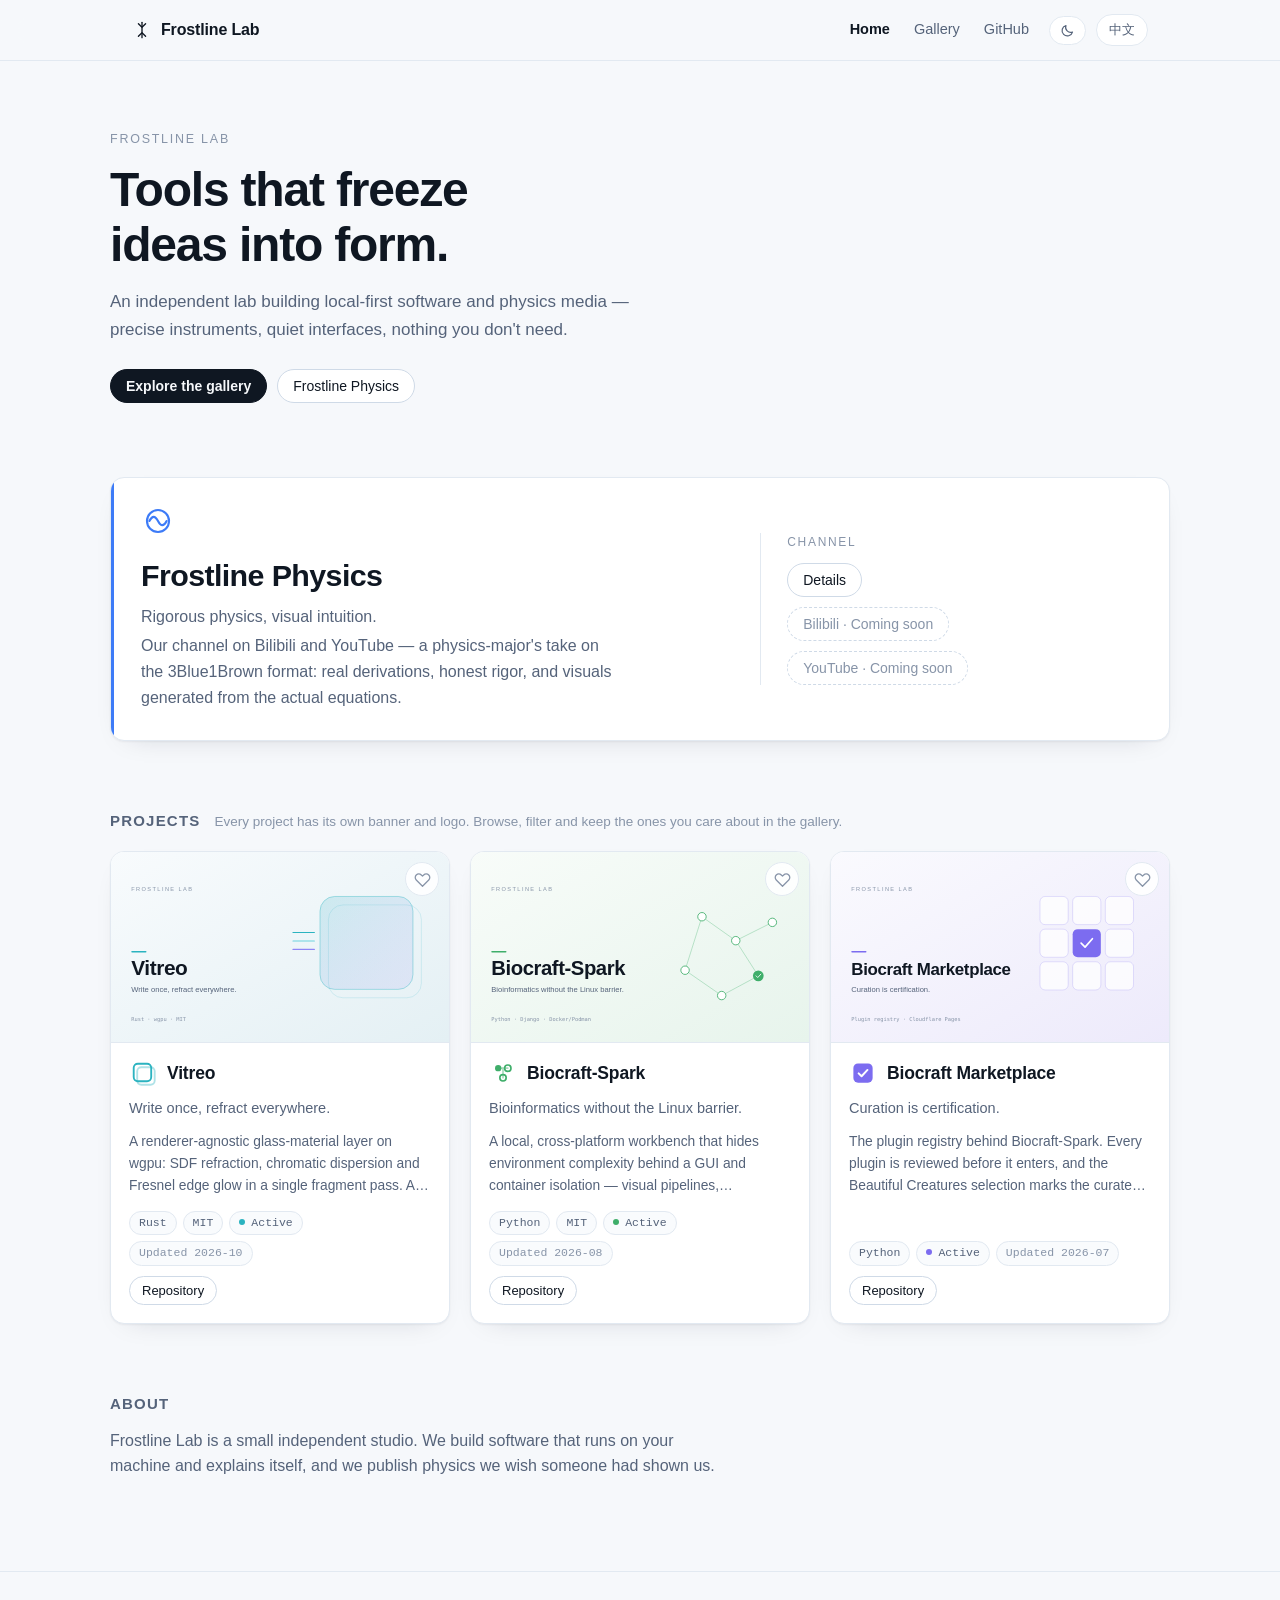
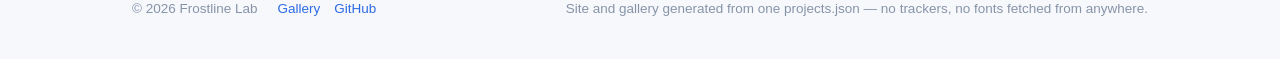
==== site/index.html @ c425bd37 "Add org profile README, team site, gallery and README embed tooling - profile/README.md: organizatio" ====
<!doctype html>
<html lang="en" data-lang="en">
<head>
<meta charset="utf-8">
<meta name="viewport" content="width=device-width, initial-scale=1">
<title>Frostline Lab</title>
<meta name="description" content="Frostline Lab — an independent studio building local-first software and physics media. Makers of Vitreo, Biocraft-Spark and Frostline Physics.">
<meta property="og:type" content="website">
<meta property="og:title" content="Frostline Lab">
<meta property="og:description" content="Local-first software and physics media. Vitreo, Biocraft-Spark, Frostline Physics.">
<meta name="theme-color" content="#f6f8fb" media="(prefers-color-scheme: light)">
<meta name="theme-color" content="#0b1119" media="(prefers-color-scheme: dark)">
<link rel="icon" href="favicon.svg" type="image/svg+xml">
<link rel="stylesheet" href="assets/css/style.css">
</head>
<body data-page="home" data-title-key="meta.title.home">

<a class="skip-link" href="#main">Skip to content</a>

<header class="site-header">
  <div class="wrap header-inner">
    <a class="brand" href="index.html">
      <svg viewBox="0 0 24 24" width="20" height="20" fill="none" stroke="currentColor" stroke-width="1.6" stroke-linecap="round" aria-hidden="true">
        <path d="M12 2.8v18.4"/>
        <path d="M12 8.7 7.7 4.4M12 8.7l4.3-4.3"/>
        <path d="M12 15.3 7.7 19.6M12 15.3l4.3 4.3"/>
      </svg>
      <span class="brand__name">Frostline Lab</span>
    </a>
    <nav class="nav">
      <a href="index.html" aria-current="page" data-i18n="nav.home"></a>
      <a href="gallery.html" data-i18n="nav.gallery"></a>
      <a href="https://github.com/frostlinelab" target="_blank" rel="noopener" data-i18n="nav.github"></a>
      <button class="lang-toggle lang-toggle--icon" type="button" data-theme-toggle data-i18n-aria="nav.theme"></button>
      <button class="lang-toggle" type="button" data-lang-toggle></button>
    </nav>
  </div>
</header>

<main id="main">

  <section class="hero wrap">
    <p class="eyebrow" data-i18n="hero.eyebrow"></p>
    <h1 data-i18n="hero.title"></h1>
    <p class="lede" data-i18n="hero.lede"></p>
    <div class="actions">
      <a class="btn btn--primary" href="gallery.html" data-i18n="hero.cta1"></a>
      <a class="btn" href="gallery.html?tags=physics" data-i18n="hero.cta2"></a>
    </div>
  </section>

  <section class="section wrap" id="channel">
    <div class="band" data-band></div>
  </section>

  <section class="section wrap">
    <div class="section__head">
      <h2 data-i18n="home.projects.title"></h2>
      <p class="section__note" data-i18n="home.projects.note"></p>
    </div>
    <div class="grid" data-grid></div>
  </section>

  <section class="section wrap">
    <div class="about">
      <h2 data-i18n="home.about.title"></h2>
      <p data-i18n="home.about.body"></p>
    </div>
  </section>

</main>

<footer class="site-footer">
  <div class="wrap footer-inner">
    <span>© <span data-year>2026</span> Frostline Lab</span>
    <nav>
      <a href="gallery.html" data-i18n="nav.gallery"></a>
      <a href="https://github.com/frostlinelab" target="_blank" rel="noopener" data-i18n="nav.github"></a>
    </nav>
    <span class="spacer"></span>
    <span data-i18n="footer.built"></span>
  </div>
</footer>

<script src="assets/js/site.js"></script>
</body>
</html>
---- site/assets/css/style.css ----
/* Frostline Lab — site stylesheet
   One file, no webfonts, no frameworks. Light first, dark supported. */

:root {
  --bg: #f6f8fb;
  --bg-soft: #eef3f9;
  --surface: #ffffff;
  --surface-2: #f9fbfd;
  --text: #0f1722;
  --text-soft: #55637a;
  --text-faint: #8794a8;
  --line: #e2e9f1;
  --line-strong: #cfdae7;
  --brand: #2e6be6;
  --brand-soft: #e9f0fd;
  --radius: 14px;
  --radius-sm: 9px;
  --shadow: 0 1px 2px rgba(15, 23, 42, 0.05), 0 10px 28px -20px rgba(15, 23, 42, 0.25);
  --maxw: 1060px;
  --font: ui-sans-serif, -apple-system, "SF Pro Text", "Segoe UI", Roboto,
    "PingFang SC", "Hiragino Sans GB", "Microsoft YaHei", sans-serif;
  --mono: ui-monospace, SFMono-Regular, "SF Mono", Menlo, Consolas, monospace;
  color-scheme: light;
}

[data-theme="dark"] {
  --bg: #0b1119;
  --bg-soft: #101823;
  --surface: #121b26;
  --surface-2: #16202c;
  --text: #e6edf6;
  --text-soft: #a3b1c4;
  --text-faint: #7b8a9e;
  --line: #1f2b3a;
  --line-strong: #2c3a4c;
  --brand: #6f9dff;
  --brand-soft: #17233a;
  --shadow: 0 1px 2px rgba(0, 0, 0, 0.4), 0 12px 30px -22px rgba(0, 0, 0, 0.8);
  color-scheme: dark;
}

@media (prefers-color-scheme: dark) {
  :root:not([data-theme="light"]) {
    --bg: #0b1119;
    --bg-soft: #101823;
    --surface: #121b26;
    --surface-2: #16202c;
    --text: #e6edf6;
    --text-soft: #a3b1c4;
    --text-faint: #7b8a9e;
    --line: #1f2b3a;
    --line-strong: #2c3a4c;
    --brand: #6f9dff;
    --brand-soft: #17233a;
    --shadow: 0 1px 2px rgba(0, 0, 0, 0.4), 0 12px 30px -22px rgba(0, 0, 0, 0.8);
    color-scheme: dark;
  }
}

* { box-sizing: border-box; }

html { scroll-behavior: smooth; }

body {
  margin: 0;
  background: var(--bg);
  color: var(--text);
  font-family: var(--font);
  font-size: 16px;
  line-height: 1.6;
  -webkit-font-smoothing: antialiased;
}

img { max-width: 100%; }

a { color: var(--brand); text-decoration: none; }
a:hover { text-decoration: underline; }

:focus-visible {
  outline: 2px solid var(--brand);
  outline-offset: 2px;
  border-radius: 4px;
}

.skip-link {
  position: absolute;
  left: -9999px;
  top: 0;
  background: var(--surface);
  border: 1px solid var(--line);
  padding: 8px 14px;
  border-radius: var(--radius-sm);
  z-index: 50;
}
.skip-link:focus { left: 12px; top: 12px; }

.wrap {
  max-width: var(--maxw);
  margin: 0 auto;
  padding: 0 22px;
}

/* ---------- header ---------- */

.site-header {
  position: sticky;
  top: 0;
  z-index: 20;
  background: var(--bg);
  background: color-mix(in srgb, var(--bg) 84%, transparent);
  backdrop-filter: blur(14px) saturate(1.5);
  -webkit-backdrop-filter: blur(14px) saturate(1.5);
  border-bottom: 1px solid var(--line);
}

.header-inner {
  display: flex;
  align-items: center;
  gap: 18px;
  min-height: 60px;
}

.brand {
  display: inline-flex;
  align-items: center;
  gap: 9px;
  color: var(--text);
  font-weight: 650;
  letter-spacing: -0.01em;
}
.brand:hover { text-decoration: none; }
.brand svg { display: block; }
.brand__name small {
  display: block;
  font-weight: 450;
  font-size: 11px;
  color: var(--text-faint);
  letter-spacing: 0.04em;
  line-height: 1.2;
}

.nav {
  display: flex;
  align-items: center;
  gap: 4px;
  margin-left: auto;
  font-size: 14.5px;
}
.nav a {
  color: var(--text-soft);
  padding: 6px 10px;
  border-radius: var(--radius-sm);
}
.nav a:hover { color: var(--text); background: var(--bg-soft); text-decoration: none; }
.nav a[aria-current="page"] { color: var(--text); font-weight: 600; }

.lang-toggle {
  margin-left: 6px;
  font: inherit;
  font-size: 13px;
  color: var(--text-soft);
  background: var(--surface);
  border: 1px solid var(--line);
  border-radius: 999px;
  padding: 5px 12px;
  cursor: pointer;
}
.lang-toggle:hover { border-color: var(--line-strong); color: var(--text); }

/* ---------- hero ---------- */

.hero { padding: 68px 0 40px; }

.eyebrow {
  font-size: 12.5px;
  letter-spacing: 0.14em;
  text-transform: uppercase;
  color: var(--text-faint);
  margin: 0 0 14px;
}

.hero h1 {
  margin: 0 0 16px;
  font-size: clamp(1.9rem, 4.6vw, 3rem);
  line-height: 1.14;
  letter-spacing: -0.025em;
  font-weight: 700;
  max-width: 18ch;
}

.lede {
  margin: 0 0 26px;
  max-width: 60ch;
  font-size: 17px;
  color: var(--text-soft);
}

.actions { display: flex; flex-wrap: wrap; gap: 10px; }

/* ---------- buttons ---------- */

.btn {
  display: inline-flex;
  align-items: center;
  gap: 7px;
  font: inherit;
  font-size: 14px;
  line-height: 1;
  padding: 9px 15px;
  border-radius: 999px;
  border: 1px solid var(--line-strong);
  background: var(--surface);
  color: var(--text);
  cursor: pointer;
  text-decoration: none;
  transition: border-color 0.15s ease, background 0.15s ease, transform 0.1s ease;
}
.btn:hover { text-decoration: none; border-color: var(--text-faint); }
.btn:active { transform: translateY(1px); }

.btn--primary {
  background: var(--text);
  border-color: var(--text);
  color: var(--bg);
  font-weight: 550;
}
.btn--primary:hover { border-color: var(--text); opacity: 0.9; }

.btn--quiet {
  border-color: transparent;
  background: transparent;
  color: var(--text-soft);
  padding: 7px 11px;
}
.btn--quiet:hover { background: var(--bg-soft); color: var(--text); }

.btn[aria-pressed="true"] {
  background: var(--brand-soft);
  border-color: var(--brand);
  color: var(--brand);
}

.btn--disabled {
  color: var(--text-faint);
  border-style: dashed;
  cursor: default;
  background: transparent;
}
.btn--disabled:hover { border-color: var(--line-strong); }

.btn--small { font-size: 13px; padding: 7px 12px; }

/* ---------- section headings ---------- */

.section { padding: 34px 0; }

.section__head {
  display: flex;
  flex-wrap: wrap;
  align-items: baseline;
  gap: 6px 14px;
  margin-bottom: 18px;
}
.section__head h2 {
  margin: 0;
  font-size: 15px;
  font-weight: 650;
  letter-spacing: 0.08em;
  text-transform: uppercase;
  color: var(--text-soft);
}
.section__note {
  margin: 0;
  font-size: 13.5px;
  color: var(--text-faint);
}

/* ---------- channel band ---------- */

.band {
  position: relative;
  display: grid;
  grid-template-columns: minmax(0, 1.55fr) minmax(0, 1fr);
  gap: 26px;
  align-items: center;
  background: var(--surface);
  border: 1px solid var(--line);
  border-radius: var(--radius);
  box-shadow: var(--shadow);
  padding: 26px 26px 26px 30px;
  overflow: hidden;
}
.band::before {
  content: "";
  position: absolute;
  inset: 0 auto 0 0;
  width: 3px;
  background: var(--accent, var(--brand));
}
.band__logo { width: 34px; height: 34px; margin-bottom: 12px; }
.band h2 {
  margin: 0 0 10px;
  font-size: clamp(1.35rem, 3vw, 1.9rem);
  letter-spacing: -0.02em;
  line-height: 1.2;
}
.band p { margin: 0 0 4px; color: var(--text-soft); max-width: 54ch; }
.band__aside {
  display: flex;
  flex-direction: column;
  align-items: flex-start;
  gap: 10px;
  padding-left: 26px;
  border-left: 1px solid var(--line);
}
.band__kicker {
  font-size: 12px;
  letter-spacing: 0.14em;
  text-transform: uppercase;
  color: var(--text-faint);
}

@media (max-width: 720px) {
  .band { grid-template-columns: 1fr; padding: 22px; }
  .band__aside { padding-left: 0; border-left: 0; border-top: 1px solid var(--line); padding-top: 16px; }
}

/* ---------- project cards ---------- */

.grid {
  display: grid;
  grid-template-columns: repeat(auto-fill, minmax(288px, 1fr));
  gap: 20px;
}

.card {
  position: relative;
  display: flex;
  flex-direction: column;
  background: var(--surface);
  border: 1px solid var(--line);
  border-radius: var(--radius);
  overflow: hidden;
  box-shadow: var(--shadow);
  transition: border-color 0.15s ease, transform 0.15s ease;
}
.card:hover { border-color: var(--line-strong); transform: translateY(-2px); }

.card__banner {
  display: block;
  aspect-ratio: 16 / 9;
  background: var(--surface-2);
  border-bottom: 1px solid var(--line);
}
.card__banner img {
  display: block;
  width: 100%;
  height: 100%;
  object-fit: cover;
}

.card__fav {
  position: absolute;
  top: 10px;
  right: 10px;
  z-index: 2;
  display: inline-flex;
  align-items: center;
  justify-content: center;
  width: 34px;
  height: 34px;
  padding: 0;
  border-radius: 999px;
  border: 1px solid var(--line);
  background: var(--surface);
  background: color-mix(in srgb, var(--surface) 88%, transparent);
  backdrop-filter: blur(8px);
  -webkit-backdrop-filter: blur(8px);
  color: var(--text-faint);
  cursor: pointer;
}
.card__fav:hover { color: var(--text); border-color: var(--line-strong); }
.card__fav svg { width: 17px; height: 17px; display: block; }
.card__fav[aria-pressed="true"] { color: #e5484d; border-color: color-mix(in srgb, #e5484d 45%, var(--line)); }
.card__fav[aria-pressed="true"] svg { fill: currentColor; }

.card__body {
  display: flex;
  flex-direction: column;
  gap: 10px;
  padding: 16px 18px 18px;
  flex: 1;
}

.card__head { display: flex; align-items: center; gap: 10px; }
.card__logo { width: 28px; height: 28px; flex: 0 0 auto; }
.card__name { margin: 0; font-size: 17.5px; font-weight: 650; letter-spacing: -0.01em; }
.card__name a { color: var(--text); }
.card__tagline { margin: 0; font-size: 14.5px; color: var(--text-soft); }
.card__tagline em { font-style: normal; color: var(--text-faint); }

.card__desc {
  margin: 0;
  font-size: 13.8px;
  color: var(--text-soft);
  display: -webkit-box;
  -webkit-line-clamp: 3;
  -webkit-box-orient: vertical;
  overflow: hidden;
}

.card__meta { display: flex; flex-wrap: wrap; gap: 6px; margin-top: auto; padding-top: 4px; }

.badge {
  font-size: 11.5px;
  font-family: var(--mono);
  color: var(--text-soft);
  background: var(--surface-2);
  border: 1px solid var(--line);
  border-radius: 999px;
  padding: 2px 9px;
  white-space: nowrap;
}
.badge--status::before {
  content: "";
  display: inline-block;
  width: 6px;
  height: 6px;
  border-radius: 999px;
  margin-right: 6px;
  vertical-align: 1px;
  background: var(--accent, var(--brand));
}
.badge--quiet { color: var(--text-faint); }

.card__links { display: flex; flex-wrap: wrap; gap: 8px; }

/* ---------- gallery toolbar ---------- */

.toolbar {
  display: flex;
  flex-direction: column;
  gap: 14px;
  padding: 18px;
  background: var(--surface);
  border: 1px solid var(--line);
  border-radius: var(--radius);
  box-shadow: var(--shadow);
  margin-bottom: 22px;
}

.toolbar__row {
  display: flex;
  flex-wrap: wrap;
  align-items: center;
  gap: 10px;
}
.toolbar__row--wrap { gap: 8px; }

.search {
  position: relative;
  flex: 1 1 260px;
  min-width: 200px;
}
.search input {
  width: 100%;
  font: inherit;
  font-size: 14.5px;
  color: var(--text);
  background: var(--surface-2);
  border: 1px solid var(--line);
  border-radius: 999px;
  padding: 9px 15px 9px 36px;
}
.search input::placeholder { color: var(--text-faint); }
.search input:focus { outline: none; border-color: var(--brand); background: var(--surface); }
.search svg {
  position: absolute;
  left: 13px;
  top: 50%;
  transform: translateY(-50%);
  width: 15px;
  height: 15px;
  color: var(--text-faint);
  pointer-events: none;
}

.field {
  display: inline-flex;
  align-items: center;
  gap: 7px;
  font-size: 13px;
  color: var(--text-faint);
}
.field select {
  font: inherit;
  font-size: 13.5px;
  color: var(--text);
  background: var(--surface-2);
  border: 1px solid var(--line);
  border-radius: 999px;
  padding: 7px 11px;
  cursor: pointer;
}

.results {
  font-size: 13px;
  color: var(--text-faint);
  margin-left: auto;
  white-space: nowrap;
}

.chip {
  font: inherit;
  font-size: 13px;
  color: var(--text-soft);
  background: var(--surface-2);
  border: 1px solid var(--line);
  border-radius: 999px;
  padding: 5px 12px;
  cursor: pointer;
  transition: background 0.12s ease, border-color 0.12s ease, color 0.12s ease;
}
.chip:hover { border-color: var(--line-strong); color: var(--text); }
.chip[aria-pressed="true"] {
  background: var(--brand-soft);
  border-color: color-mix(in srgb, var(--brand) 40%, var(--line));
  color: var(--brand);
  font-weight: 550;
}

.group-label {
  font-size: 12px;
  letter-spacing: 0.1em;
  text-transform: uppercase;
  color: var(--text-faint);
  margin-right: 2px;
}

/* ---------- misc ---------- */

.empty {
  padding: 46px 22px;
  text-align: center;
  color: var(--text-soft);
  background: var(--surface);
  border: 1px dashed var(--line-strong);
  border-radius: var(--radius);
}
.empty p { margin: 0 0 14px; }

.about {
  max-width: 68ch;
  color: var(--text-soft);
}
.about h2 {
  font-size: 15px;
  font-weight: 650;
  letter-spacing: 0.08em;
  text-transform: uppercase;
  color: var(--text-soft);
  margin: 0 0 12px;
}
.about p { margin: 0 0 12px; }

.site-footer {
  margin-top: 46px;
  border-top: 1px solid var(--line);
  padding: 26px 0 40px;
  font-size: 13.5px;
  color: var(--text-faint);
}
.site-footer .footer-inner {
  display: flex;
  flex-wrap: wrap;
  gap: 10px 20px;
  align-items: center;
}
.site-footer nav { display: flex; gap: 14px; }
.site-footer .spacer { margin-left: auto; }

/* ---------- utilities ---------- */

.sr-only {
  position: absolute;
  width: 1px;
  height: 1px;
  padding: 0;
  margin: -1px;
  overflow: hidden;
  clip: rect(0 0 0 0);
  white-space: nowrap;
  border: 0;
}

.chips {
  display: flex;
  flex-wrap: wrap;
  align-items: center;
  gap: 8px;
}

.lang-toggle--icon {
  display: inline-flex;
  align-items: center;
  padding: 6px 10px;
}

.btn:disabled {
  opacity: 0.45;
  cursor: default;
  transform: none;
}

.hero--compact { padding: 46px 0 26px; }
.hero--compact h1 { max-width: none; }

@media (prefers-reduced-motion: reduce) {
  html { scroll-behavior: auto; }
  * { transition: none !important; }
}
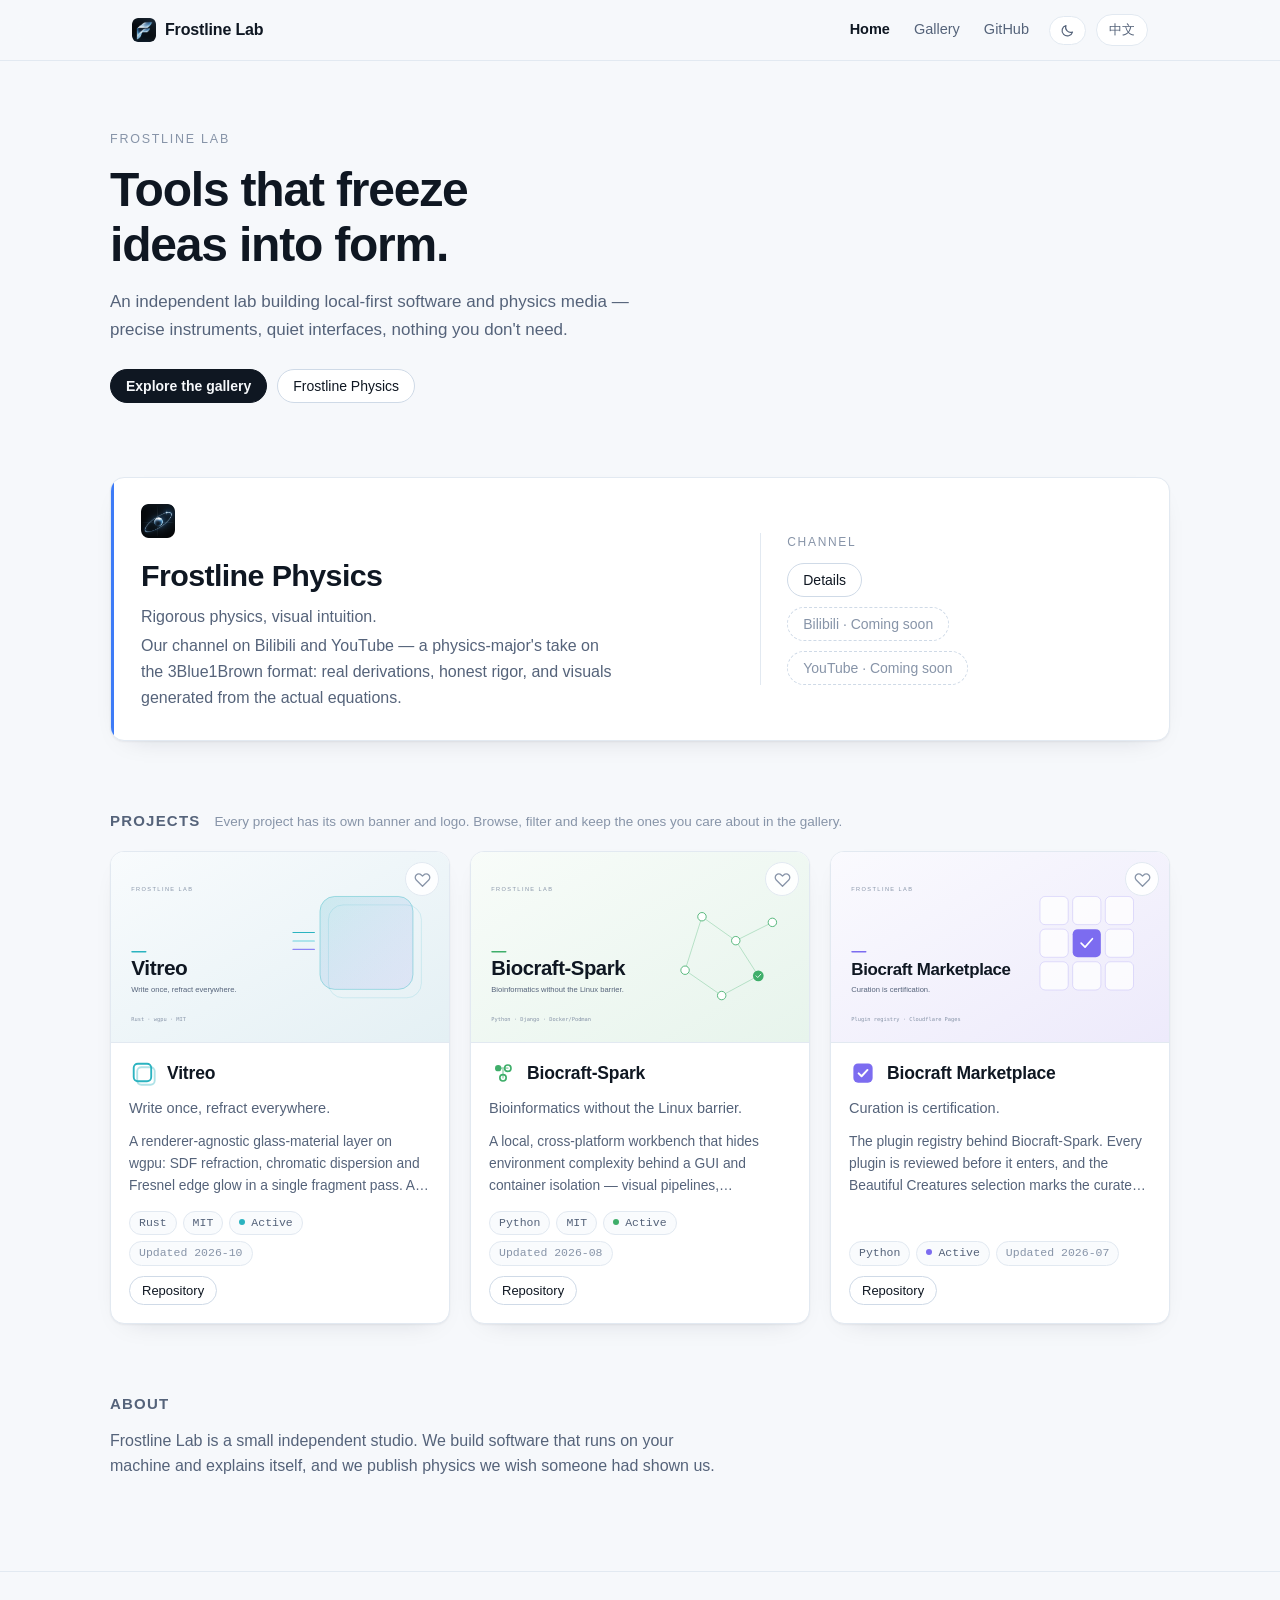
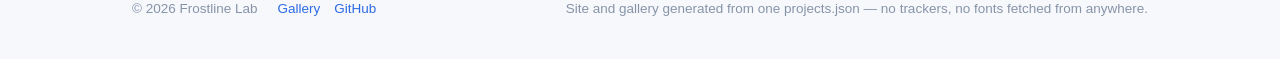
==== commit 91126f51: "Use the real logos on the site and in the README, and enlarge the grid marks Points Frostline Physic" ====
--- a/site/index.html
+++ b/site/index.html
@@ -10,7 +10,7 @@
 <meta property="og:description" content="Local-first software and physics media. Vitreo, Biocraft-Spark, Frostline Physics.">
 <meta name="theme-color" content="#f6f8fb" media="(prefers-color-scheme: light)">
 <meta name="theme-color" content="#0b1119" media="(prefers-color-scheme: dark)">
-<link rel="icon" href="favicon.svg" type="image/svg+xml">
+<link rel="icon" href="favicon.png" type="image/png">
 <link rel="stylesheet" href="assets/css/style.css">
 </head>
 <body data-page="home" data-title-key="meta.title.home">
@@ -20,11 +20,7 @@
 <header class="site-header">
   <div class="wrap header-inner">
     <a class="brand" href="index.html">
-      <svg viewBox="0 0 24 24" width="20" height="20" fill="none" stroke="currentColor" stroke-width="1.6" stroke-linecap="round" aria-hidden="true">
-        <path d="M12 2.8v18.4"/>
-        <path d="M12 8.7 7.7 4.4M12 8.7l4.3-4.3"/>
-        <path d="M12 15.3 7.7 19.6M12 15.3l4.3 4.3"/>
-      </svg>
+      <img class="brand__mark" src="assets/brand/frostline-lab.webp" alt="" width="24" height="24">
       <span class="brand__name">Frostline Lab</span>
     </a>
     <nav class="nav">
--- a/site/assets/css/style.css
+++ b/site/assets/css/style.css
@@ -130,6 +130,9 @@
 }
 .brand:hover { text-decoration: none; }
 .brand svg { display: block; }
+/* The org mark is a dark tile with transparent corners, so it needs no plate of
+   its own in either theme — it reads on the light and the dark header alike. */
+.brand__mark { display: block; width: 24px; height: 24px; border-radius: 6px; }
 .brand__name small {
   display: block;
   font-weight: 450;
